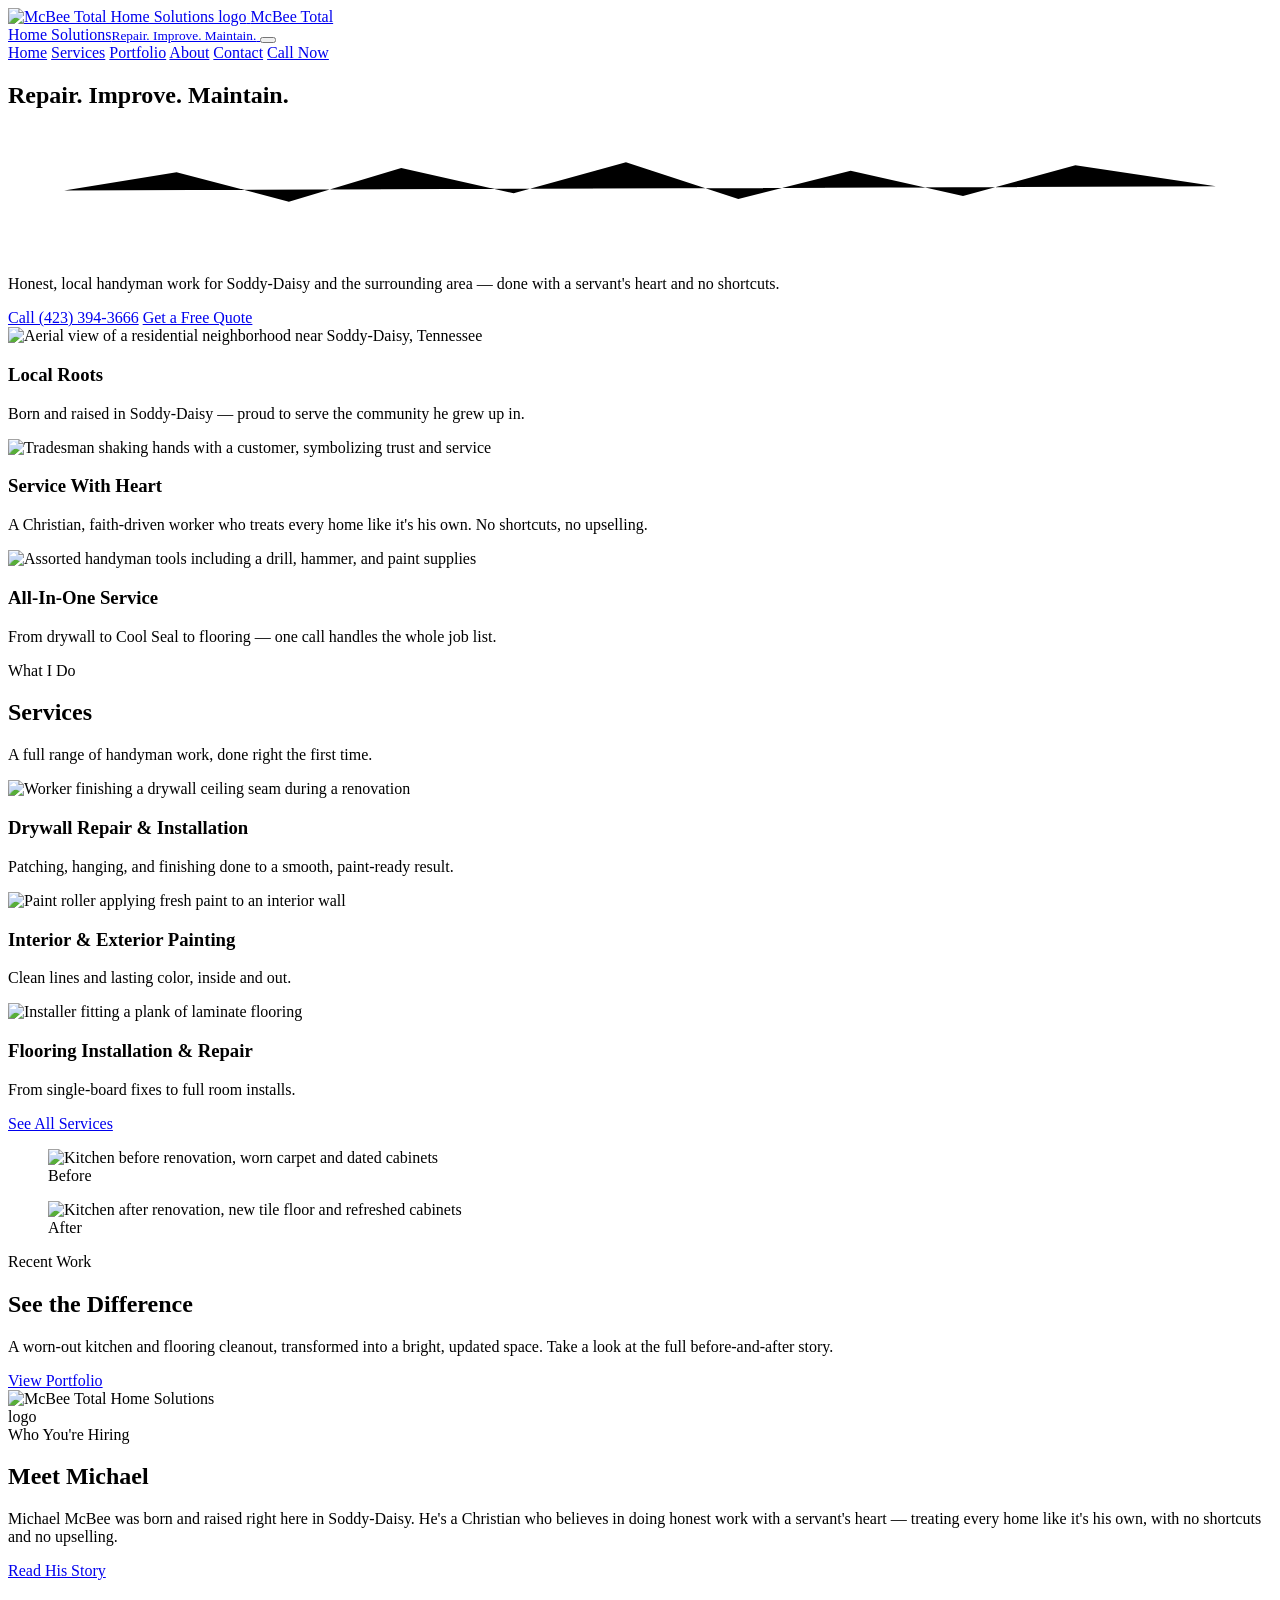
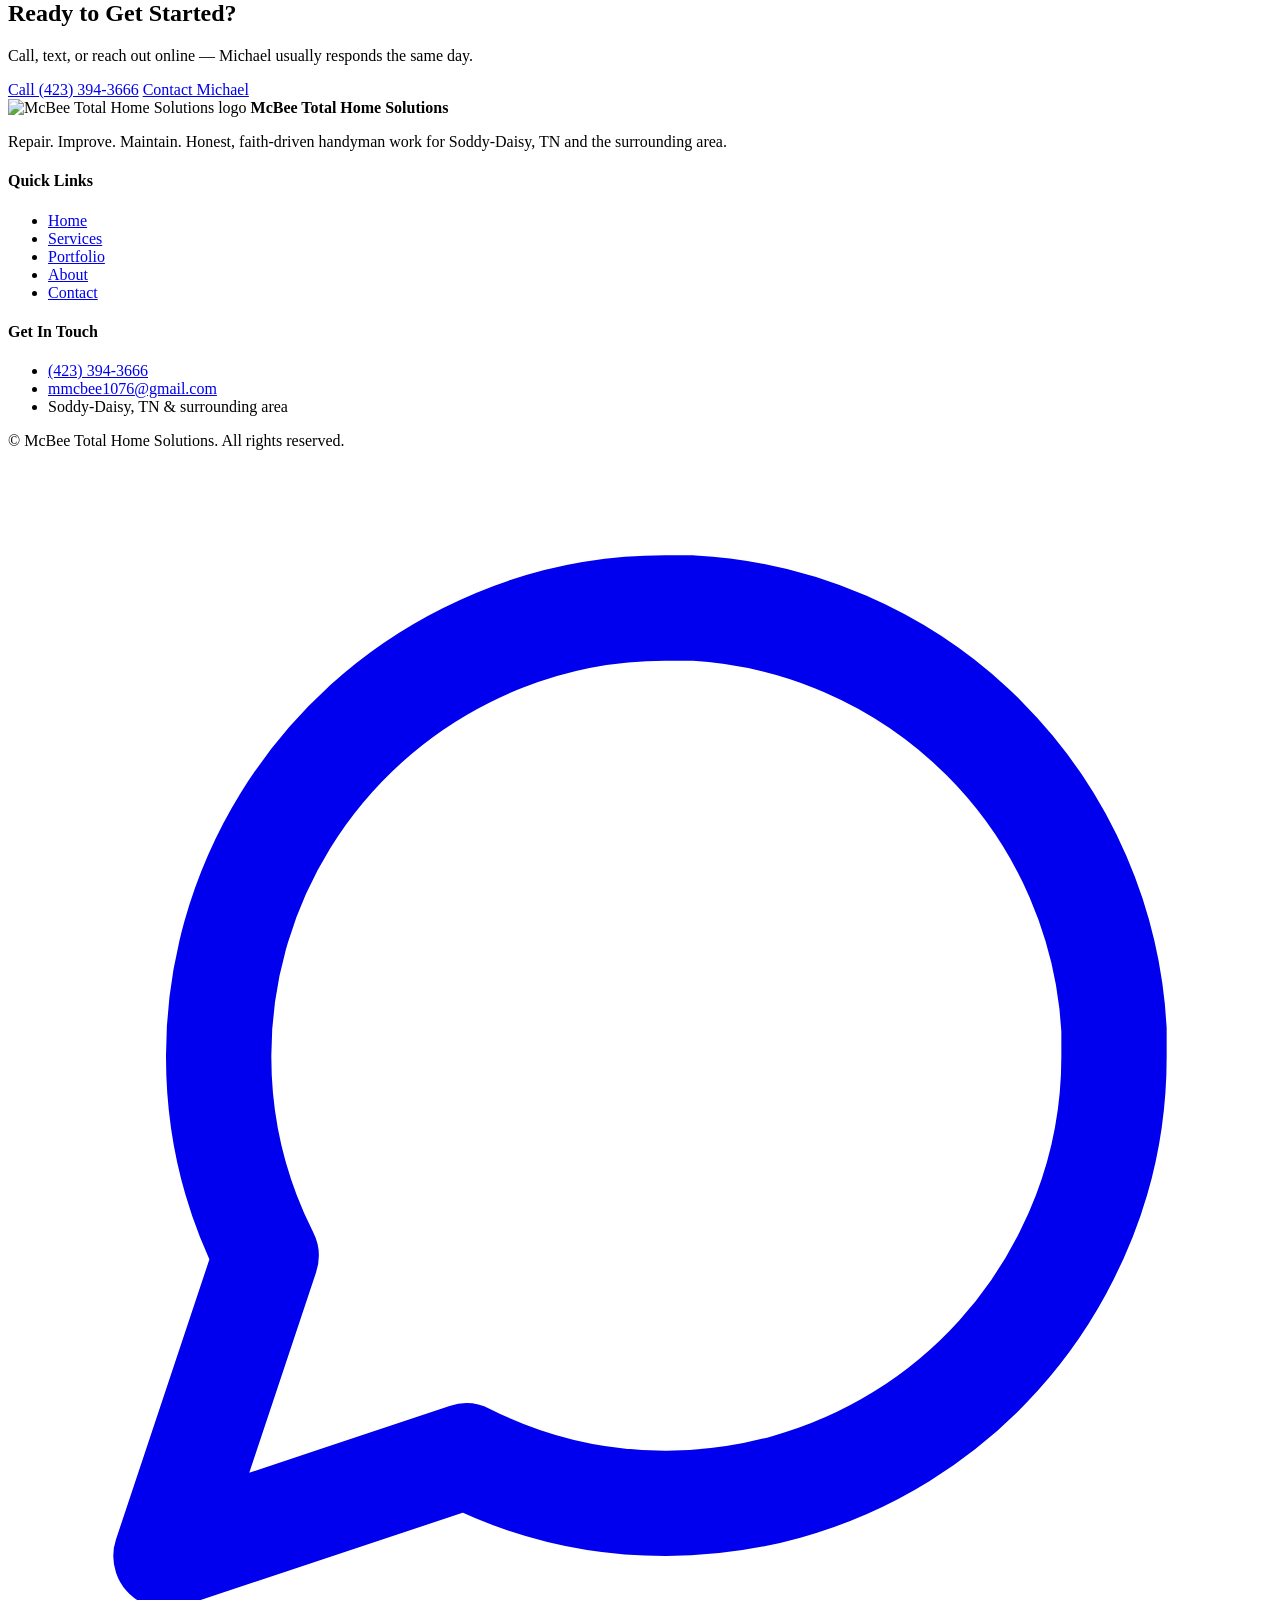
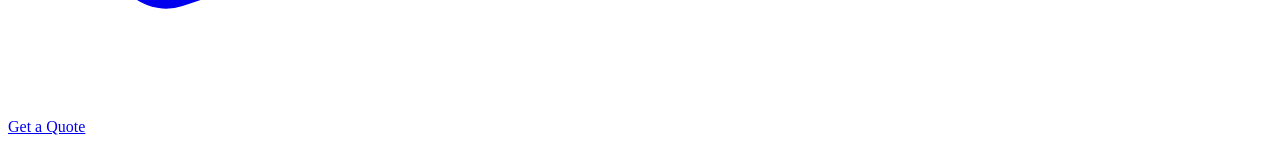
==== index.html @ 3f42302a "Add site root HTML pages" ====
<!DOCTYPE html>
<html lang="en">
<head>
<meta charset="UTF-8">
<meta name="viewport" content="width=device-width, initial-scale=1.0">
<title>McBee Total Home Solutions | Handyman Services in Soddy-Daisy, TN</title>
<meta name="description" content="Honest, faith-driven handyman services in Soddy-Daisy, TN. Drywall, painting, flooring, Cool Seal roof coating, cleanouts and more. Repair. Improve. Maintain.">
<link rel="icon" href="images/McBee-Logo.png">
<link rel="preconnect" href="https://fonts.googleapis.com">
<link rel="preconnect" href="https://fonts.gstatic.com" crossorigin>
<link href="https://fonts.googleapis.com/css2?family=Anton&family=Oswald:wght@400;500;600;700&display=swap" rel="stylesheet">
<link rel="stylesheet" href="css/style.css">
</head>
<body>
<div class="site-bg" aria-hidden="true"></div>

<header class="site-header">
  <div class="nav-wrap">
    <a href="index.html" class="brand">
      <img src="images/McBee-Logo.png" alt="McBee Total Home Solutions logo">
      <span>McBee Total<br>Home Solutions<small>Repair. Improve. Maintain.</small></span>
    </a>
    <button class="nav-toggle" aria-label="Toggle navigation" aria-expanded="false">
      <span></span><span></span><span></span>
    </button>
    <nav class="nav-menu">
      <a href="index.html" class="active">Home</a>
      <a href="services.html">Services</a>
      <a href="portfolio.html">Portfolio</a>
      <a href="about.html">About</a>
      <a href="contact.html">Contact</a>
      <a href="tel:14233943666" class="btn btn-primary">Call Now</a>
    </nav>
  </div>
  <div class="nav-scrim"></div>
</header>

<section class="hero section-blue">
  <div class="container hero-inner">
    <h1 class="hero-headline">
      <span class="drop-word word-1">Repair.</span>
      <span class="drop-word word-2">Improve.</span>
      <span class="drop-word word-3">Maintain.</span>
      <span class="hero-impact-flash" aria-hidden="true"></span>
      <span class="dust-cloud dust-1" aria-hidden="true"></span>
      <span class="dust-cloud dust-2" aria-hidden="true"></span>
      <span class="dust-cloud dust-3" aria-hidden="true"></span>
      <span class="debris d1" aria-hidden="true"></span>
      <span class="debris d2" aria-hidden="true"></span>
      <span class="debris d3" aria-hidden="true"></span>
      <span class="debris d4" aria-hidden="true"></span>
      <span class="debris d5" aria-hidden="true"></span>
      <span class="debris d6" aria-hidden="true"></span>
      <span class="debris d7" aria-hidden="true"></span>
      <span class="debris d8" aria-hidden="true"></span>
      <span class="debris d9" aria-hidden="true"></span>
      <span class="debris d10" aria-hidden="true"></span>
      <span class="debris d11" aria-hidden="true"></span>
      <span class="debris d12" aria-hidden="true"></span>
      <svg class="hero-crack" viewBox="0 0 900 100" aria-hidden="true" focusable="false">
        <path class="crack-line" d="M40,58 L120,45 L200,66 L280,42 L360,60 L440,38 L520,64 L600,44 L680,62 L760,40 L860,55" />
        <path class="crack-branch" d="M200,66 L182,28" />
        <path class="crack-branch" d="M360,60 L338,90" />
        <path class="crack-branch" d="M440,38 L458,8" />
        <path class="crack-branch" d="M600,44 L582,14" />
        <path class="crack-branch" d="M680,62 L698,92" />
      </svg>
    </h1>
    <p class="tagline-sub">Honest, local handyman work for Soddy-Daisy and the surrounding area &mdash; done with a servant's heart and no shortcuts.</p>
    <div class="cta-row">
      <a href="tel:14233943666" class="btn btn-primary">Call (423) 394-3666</a>
      <a href="contact.html" class="btn btn-outline">Get a Free Quote</a>
    </div>
  </div>
</section>

<section class="trust-strip section-white">
  <div class="container">
    <div class="trust-grid">
      <div class="trust-item">
        <img src="images/local-roots.jpg" alt="Aerial view of a residential neighborhood near Soddy-Daisy, Tennessee" class="trust-photo">
        <div class="trust-body">
          <h3>Local Roots</h3>
          <p>Born and raised in Soddy-Daisy &mdash; proud to serve the community he grew up in.</p>
        </div>
      </div>
      <div class="trust-item">
        <img src="images/service-heart.jpg" alt="Tradesman shaking hands with a customer, symbolizing trust and service" class="trust-photo">
        <div class="trust-body">
          <h3>Service With Heart</h3>
          <p>A Christian, faith-driven worker who treats every home like it's his own. No shortcuts, no upselling.</p>
        </div>
      </div>
      <div class="trust-item">
        <img src="images/all-in-one.jpg" alt="Assorted handyman tools including a drill, hammer, and paint supplies" class="trust-photo">
        <div class="trust-body">
          <h3>All-In-One Service</h3>
          <p>From drywall to Cool Seal to flooring &mdash; one call handles the whole job list.</p>
        </div>
      </div>
    </div>
  </div>
</section>

<section class="services-preview section-blue">
  <div class="container">
    <div class="section-head">
      <span class="eyebrow">What I Do</span>
      <h2>Services</h2>
      <p>A full range of handyman work, done right the first time.</p>
    </div>
    <div class="grid grid-3">
      <div class="service-card">
        <img src="images/service-drywall.jpg" alt="Worker finishing a drywall ceiling seam during a renovation" class="service-photo">
        <div class="service-body">
          <h3>Drywall Repair &amp; Installation</h3>
          <p>Patching, hanging, and finishing done to a smooth, paint-ready result.</p>
        </div>
      </div>
      <div class="service-card">
        <img src="images/service-paint-interior.jpg" alt="Paint roller applying fresh paint to an interior wall" class="service-photo">
        <div class="service-body">
          <h3>Interior &amp; Exterior Painting</h3>
          <p>Clean lines and lasting color, inside and out.</p>
        </div>
      </div>
      <div class="service-card">
        <img src="images/service-flooring.jpg" alt="Installer fitting a plank of laminate flooring" class="service-photo">
        <div class="service-body">
          <h3>Flooring Installation &amp; Repair</h3>
          <p>From single-board fixes to full room installs.</p>
        </div>
      </div>
    </div>
    <div class="cta-row" style="justify-content:center;">
      <a href="services.html" class="btn btn-outline">See All Services</a>
    </div>
  </div>
</section>

<section class="before-after-teaser section-white">
  <div class="container">
    <div class="teaser-flex">
      <div class="teaser-images">
        <figure>
          <img src="images/portfolio-1-before.jpg" alt="Kitchen before renovation, worn carpet and dated cabinets">
          <figcaption>Before</figcaption>
        </figure>
        <figure>
          <img src="images/portfolio-1-after.jpg" alt="Kitchen after renovation, new tile floor and refreshed cabinets">
          <figcaption>After</figcaption>
        </figure>
      </div>
      <div class="teaser-copy">
        <span class="eyebrow">Recent Work</span>
        <h2>See the Difference</h2>
        <p>A worn-out kitchen and flooring cleanout, transformed into a bright, updated space. Take a look at the full before-and-after story.</p>
        <div class="cta-row">
          <a href="portfolio.html" class="btn btn-primary">View Portfolio</a>
        </div>
      </div>
    </div>
  </div>
</section>

<section class="about-teaser section-blue">
  <div class="container">
    <div class="teaser-flex">
      <div class="about-photo" style="max-width:220px;">
        <img src="images/McBee-Logo.png" alt="McBee Total Home Solutions logo">
      </div>
      <div class="teaser-copy">
        <span class="eyebrow">Who You're Hiring</span>
        <h2>Meet Michael</h2>
        <p>Michael McBee was born and raised right here in Soddy-Daisy. He's a Christian who believes in doing honest work with a servant's heart &mdash; treating every home like it's his own, with no shortcuts and no upselling.</p>
        <div class="cta-row">
          <a href="about.html" class="btn btn-outline">Read His Story</a>
        </div>
      </div>
    </div>
  </div>
</section>

<section class="cta-banner section-white">
  <div class="container">
    <h2>Ready to Get Started?</h2>
    <p>Call, text, or reach out online &mdash; Michael usually responds the same day.</p>
    <div class="cta-row">
      <a href="tel:14233943666" class="btn btn-primary">Call (423) 394-3666</a>
      <a href="contact.html" class="btn btn-outline-navy">Contact Michael</a>
    </div>
  </div>
</section>

<footer class="site-footer">
  <div class="container">
    <div class="footer-grid">
      <div class="footer-col">
        <div class="footer-brand">
          <img src="images/McBee-Logo.png" alt="McBee Total Home Solutions logo">
          <strong>McBee Total Home Solutions</strong>
        </div>
        <p>Repair. Improve. Maintain. Honest, faith-driven handyman work for Soddy-Daisy, TN and the surrounding area.</p>
      </div>
      <div class="footer-col">
        <h4>Quick Links</h4>
        <ul>
          <li><a href="index.html">Home</a></li>
          <li><a href="services.html">Services</a></li>
          <li><a href="portfolio.html">Portfolio</a></li>
          <li><a href="about.html">About</a></li>
          <li><a href="contact.html">Contact</a></li>
        </ul>
      </div>
      <div class="footer-col">
        <h4>Get In Touch</h4>
        <ul>
          <li><a href="tel:14233943666">(423) 394-3666</a></li>
          <li><a href="mailto:mmcbee1076@gmail.com">mmcbee1076@gmail.com</a></li>
          <li>Soddy-Daisy, TN &amp; surrounding area</li>
        </ul>
      </div>
    </div>
    <div class="footer-bottom">
      &copy; <span data-year></span> McBee Total Home Solutions. All rights reserved.
    </div>
  </div>
</footer>

<a href="contact.html" class="contact-bubble" aria-label="Contact McBee Total Home Solutions to get a quote">
  <svg viewBox="0 0 24 24" fill="none" stroke="currentColor" stroke-width="2" stroke-linecap="round" stroke-linejoin="round" aria-hidden="true"><path d="M21 11.5a8.38 8.38 0 0 1-.9 3.8 8.5 8.5 0 0 1-7.6 4.7 8.38 8.38 0 0 1-3.8-.9L3 21l1.9-5.7a8.38 8.38 0 0 1-.9-3.8 8.5 8.5 0 0 1 4.7-7.6 8.38 8.38 0 0 1 3.8-.9h.5a8.48 8.48 0 0 1 8 8v.5z"/></svg>
  <span class="bubble-label">Get a Quote</span>
</a>

<script src="js/main.js"></script>
</body>
</html>
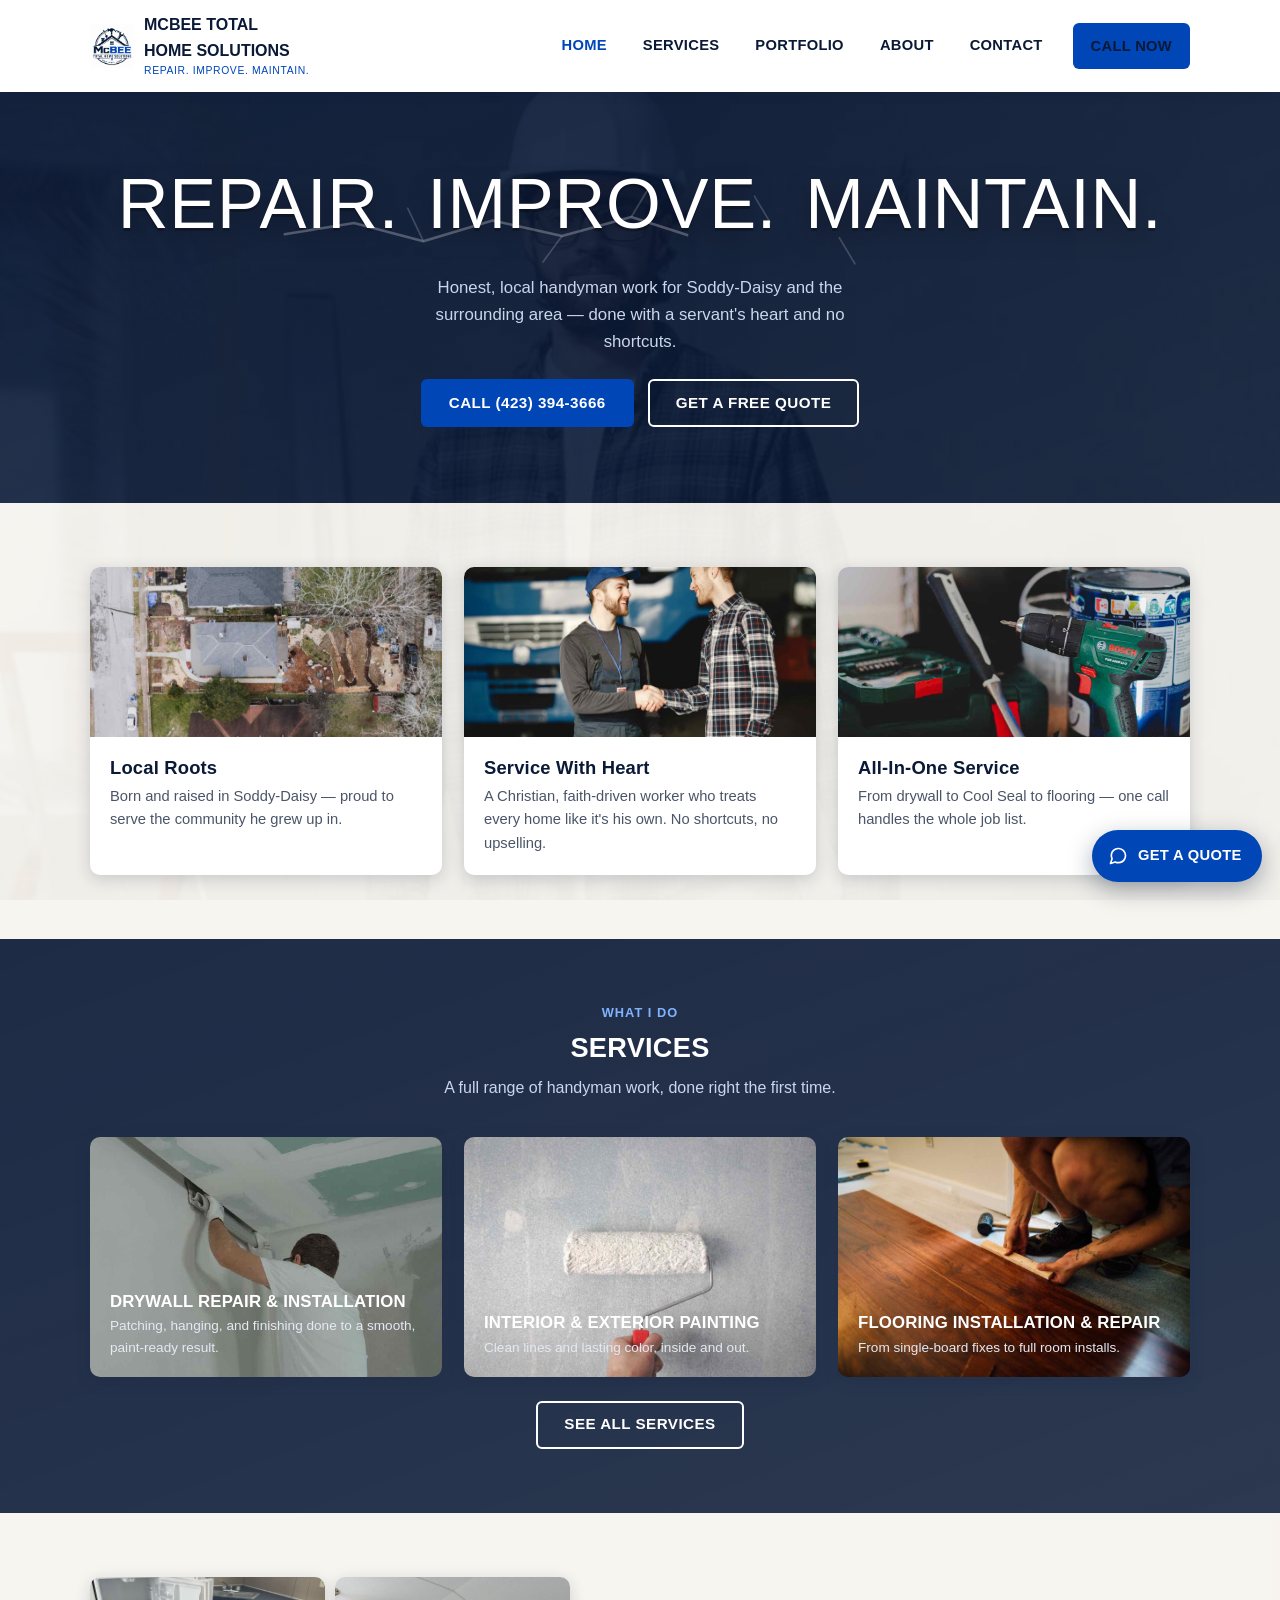
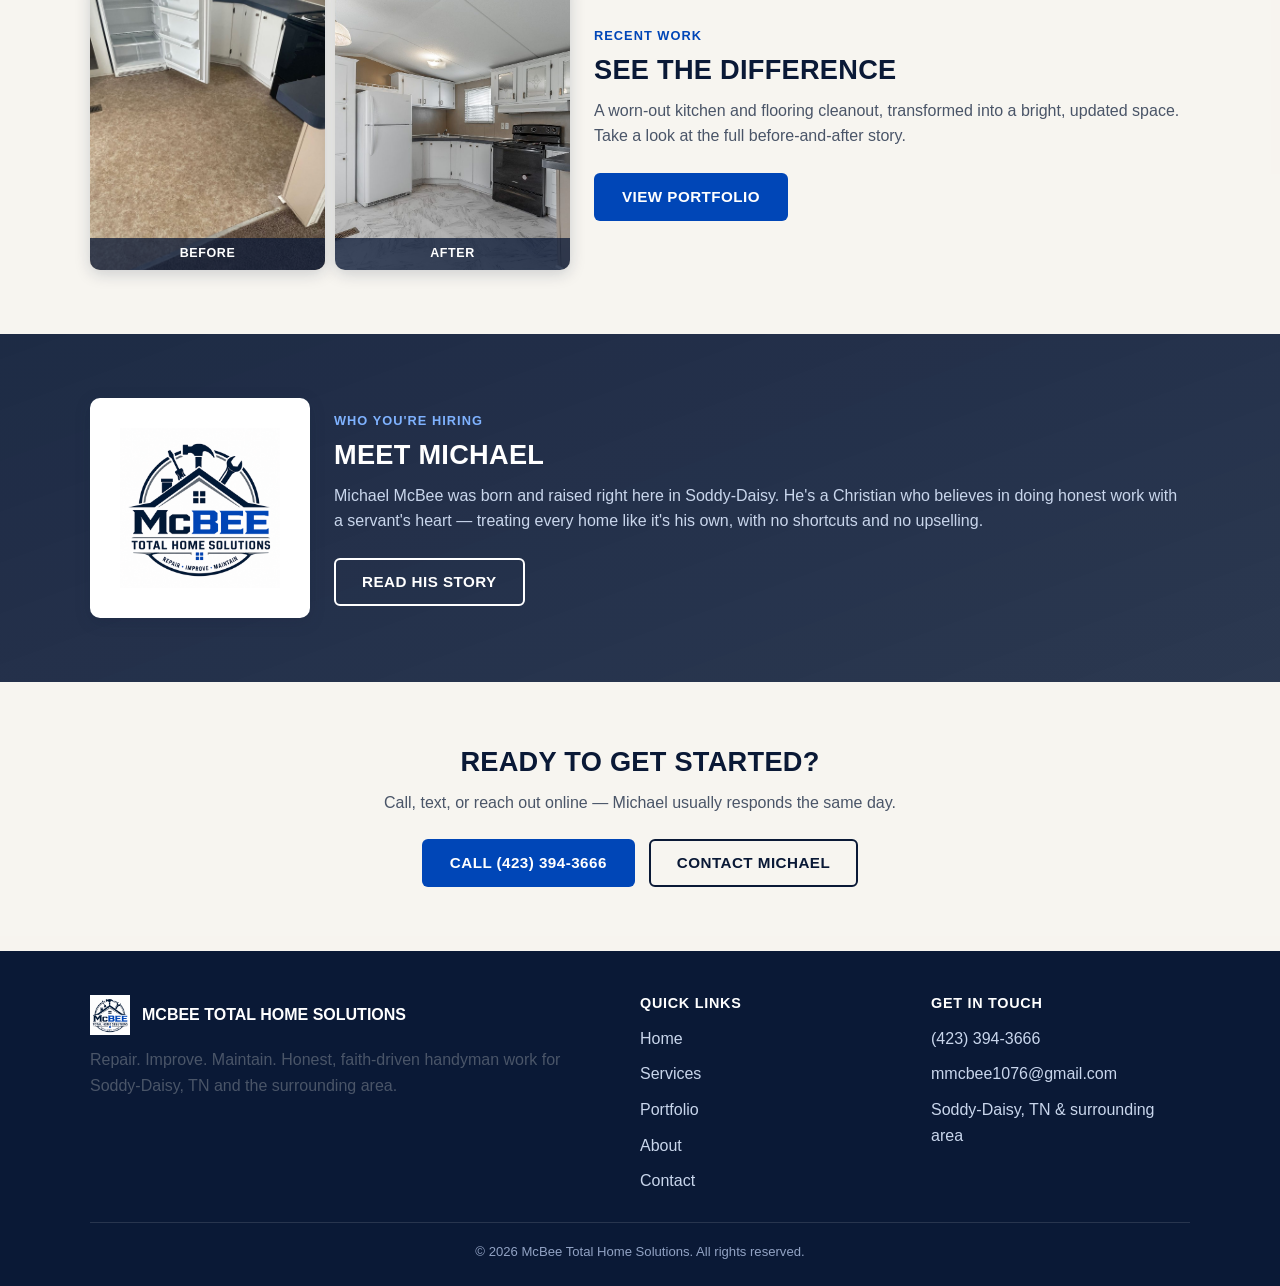
==== commit 5f32ebba: "Update index.html" ====
--- a/index.html
+++ b/index.html
@@ -5,6 +5,7 @@
 <meta name="viewport" content="width=device-width, initial-scale=1.0">
 <title>McBee Total Home Solutions | Handyman Services in Soddy-Daisy, TN</title>
 <meta name="description" content="Honest, faith-driven handyman services in Soddy-Daisy, TN. Drywall, painting, flooring, Cool Seal roof coating, cleanouts and more. Repair. Improve. Maintain.">
+  <meta name="google-site-verification" content="QNG2Lrfwu8eyjmC3lzi7tI3tquDDipL9mPaBmK8Uj18" />
 <link rel="icon" href="images/McBee-Logo.png">
 <link rel="preconnect" href="https://fonts.googleapis.com">
 <link rel="preconnect" href="https://fonts.gstatic.com" crossorigin>
--- a/css/style.css
+++ b/css/style.css
@@ -0,0 +1,1302 @@
+/* McBee Total Home Solutions — mobile-first styles */
+
+:root {
+  --navy: #0A1936;
+  --blue: #0046B7;
+  --white: #FFFFFF;
+  --black: #000000;
+  --cream: #F7F5F0;
+  --gray-light: #E6E9EF;
+  --gray-text: #4A5568;
+  --radius: 10px;
+  --shadow: 0 4px 16px rgba(10, 25, 54, 0.18);
+  --shadow-hover: 0 10px 28px rgba(10, 25, 54, 0.26);
+  --font-display: 'Anton', 'Arial Narrow', sans-serif;
+  --font-heading: 'Oswald', 'Arial Narrow', sans-serif;
+}
+
+* {
+  box-sizing: border-box;
+  margin: 0;
+  padding: 0;
+}
+
+html {
+  scroll-behavior: smooth;
+}
+
+body {
+  font-family: -apple-system, BlinkMacSystemFont, "Segoe UI", Roboto, Helvetica, Arial, sans-serif;
+  color: var(--navy);
+  background: var(--cream);
+  line-height: 1.6;
+  -webkit-font-smoothing: antialiased;
+  overflow-x: hidden;
+  position: relative;
+}
+
+img {
+  max-width: 100%;
+  display: block;
+}
+
+a {
+  color: inherit;
+  text-decoration: none;
+}
+
+ul {
+  list-style: none;
+}
+
+.container {
+  width: 100%;
+  max-width: 1140px;
+  margin: 0 auto;
+  padding: 0 20px;
+}
+
+section {
+  padding: 64px 0;
+}
+
+h1, h2, h3, h4 {
+  line-height: 1.15;
+  font-weight: 700;
+  font-family: var(--font-heading);
+  letter-spacing: 0.01em;
+}
+
+h1 {
+  font-size: 2.2rem;
+  text-transform: uppercase;
+}
+
+h2 {
+  font-size: 1.7rem;
+  margin-bottom: 12px;
+  text-transform: uppercase;
+}
+
+h3 {
+  font-size: 1.15rem;
+}
+
+p {
+  color: var(--gray-text);
+}
+
+.eyebrow {
+  color: var(--blue);
+  font-weight: 700;
+  letter-spacing: 0.08em;
+  text-transform: uppercase;
+  font-size: 0.8rem;
+  margin-bottom: 8px;
+  display: block;
+  font-family: var(--font-heading);
+}
+
+.section-head {
+  text-align: center;
+  max-width: 620px;
+  margin: 0 auto 36px;
+}
+
+.section-head p {
+  margin-top: 8px;
+}
+
+/* ---------- Fixed sitewide background image ---------- */
+
+.site-bg {
+  position: fixed;
+  inset: 0;
+  width: 100%;
+  height: 100%;
+  z-index: -2;
+  background: #0A1936 url('../images/hero-bg.jpg') center 20% / cover no-repeat;
+}
+
+/* ---------- Alternating section color system ---------- */
+/* Sections alternate blue -> white -> blue -> white down every page.
+   Both use a translucent tint over the fixed .site-bg image so it
+   stays visible through the content without hurting readability. */
+
+.section-blue {
+  position: relative;
+  background: linear-gradient(160deg, rgba(10, 25, 54, 0.92) 0%, rgba(10, 25, 54, 0.86) 100%);
+  color: var(--white);
+}
+
+.section-blue h1, .section-blue h2, .section-blue h3, .section-blue h4 {
+  color: var(--white);
+}
+
+.section-blue p {
+  color: #C9D6EC;
+}
+
+.section-blue .eyebrow {
+  color: #7FB2FF;
+}
+
+.section-white {
+  position: relative;
+  background: rgba(247, 245, 240, 0.95);
+  color: var(--navy);
+}
+
+/* ---------- Buttons ---------- */
+
+.btn {
+  display: inline-flex;
+  align-items: center;
+  justify-content: center;
+  gap: 8px;
+  min-height: 48px;
+  padding: 0 26px;
+  border-radius: 6px;
+  font-weight: 700;
+  font-size: 0.95rem;
+  font-family: var(--font-heading);
+  letter-spacing: 0.03em;
+  text-transform: uppercase;
+  border: 2px solid transparent;
+  transition: transform 0.15s ease, box-shadow 0.15s ease, background 0.15s ease, color 0.15s ease;
+  cursor: pointer;
+}
+
+.btn-primary {
+  background: var(--blue);
+  color: var(--white);
+}
+
+.btn-primary:hover {
+  background: #003890;
+  box-shadow: var(--shadow-hover);
+  transform: translateY(-1px);
+}
+
+.btn-outline {
+  background: transparent;
+  border-color: var(--white);
+  color: var(--white);
+}
+
+.btn-outline:hover {
+  background: var(--white);
+  color: var(--navy);
+}
+
+.btn-outline-navy {
+  background: transparent;
+  border-color: var(--navy);
+  color: var(--navy);
+}
+
+.btn-outline-navy:hover {
+  background: var(--navy);
+  color: var(--white);
+}
+
+.btn-block {
+  width: 100%;
+}
+
+.btn:disabled {
+  opacity: 0.6;
+  cursor: not-allowed;
+}
+
+.cta-row {
+  display: flex;
+  flex-wrap: wrap;
+  gap: 14px;
+  margin-top: 24px;
+}
+
+/* ---------- Header / Nav ---------- */
+
+.site-header {
+  position: sticky;
+  top: 0;
+  z-index: 1000;
+  background: var(--white);
+  box-shadow: 0 2px 10px rgba(10, 25, 54, 0.12);
+}
+
+.nav-wrap {
+  display: flex;
+  align-items: center;
+  justify-content: space-between;
+  padding: 12px 20px;
+  max-width: 1140px;
+  margin: 0 auto;
+}
+
+.brand {
+  display: flex;
+  align-items: center;
+  gap: 10px;
+  font-weight: 800;
+  font-size: 1rem;
+  color: var(--navy);
+  font-family: var(--font-heading);
+  text-transform: uppercase;
+}
+
+.brand img {
+  height: 44px;
+  width: 44px;
+  object-fit: contain;
+}
+
+.brand span small {
+  display: block;
+  font-weight: 500;
+  font-size: 0.65rem;
+  color: var(--blue);
+  letter-spacing: 0.06em;
+  text-transform: uppercase;
+  font-family: var(--font-heading);
+}
+
+.nav-toggle {
+  display: flex;
+  flex-direction: column;
+  justify-content: center;
+  gap: 5px;
+  width: 44px;
+  height: 44px;
+  border: none;
+  background: transparent;
+  cursor: pointer;
+  z-index: 1100;
+}
+
+.nav-toggle span {
+  display: block;
+  height: 3px;
+  width: 26px;
+  background: var(--navy);
+  border-radius: 2px;
+  transition: transform 0.25s ease, opacity 0.25s ease;
+}
+
+.nav-toggle.open span:nth-child(1) {
+  transform: translateY(8px) rotate(45deg);
+}
+
+.nav-toggle.open span:nth-child(2) {
+  opacity: 0;
+}
+
+.nav-toggle.open span:nth-child(3) {
+  transform: translateY(-8px) rotate(-45deg);
+}
+
+.nav-menu {
+  position: fixed;
+  top: 0;
+  right: -100%;
+  height: 100vh;
+  width: 78%;
+  max-width: 320px;
+  background: var(--navy);
+  padding: 96px 32px 32px;
+  display: flex;
+  flex-direction: column;
+  gap: 6px;
+  transition: right 0.3s ease;
+  z-index: 1050;
+}
+
+.nav-menu.open {
+  right: 0;
+}
+
+.nav-menu a {
+  color: var(--white);
+  font-weight: 600;
+  font-size: 1.1rem;
+  padding: 14px 4px;
+  border-bottom: 1px solid rgba(255, 255, 255, 0.1);
+  min-height: 44px;
+  display: flex;
+  align-items: center;
+  font-family: var(--font-heading);
+  text-transform: uppercase;
+  letter-spacing: 0.02em;
+}
+
+.nav-menu a.active {
+  color: #7FB2FF;
+}
+
+.nav-menu .btn {
+  margin-top: 20px;
+}
+
+.nav-scrim {
+  display: none;
+  position: fixed;
+  inset: 0;
+  background: rgba(10, 25, 54, 0.5);
+  z-index: 1040;
+}
+
+.nav-scrim.open {
+  display: block;
+}
+
+body.nav-open {
+  overflow: hidden;
+}
+
+/* ---------- Hero ---------- */
+
+.hero {
+  padding: 72px 0 76px;
+  text-align: center;
+  overflow: hidden;
+}
+
+.hero-inner {
+  position: relative;
+}
+
+.hero-headline {
+  font-family: var(--font-display);
+  font-weight: 400;
+  font-size: clamp(1.7rem, 7.2vw, 4.2rem);
+  letter-spacing: 0.01em;
+  color: var(--white);
+  text-shadow: 0 3px 0 rgba(0, 0, 0, 0.25), 0 10px 24px rgba(0, 0, 0, 0.35);
+  position: relative;
+  display: flex;
+  flex-direction: row;
+  flex-wrap: wrap;
+  justify-content: center;
+  align-items: baseline;
+  gap: 0.15em 0.4em;
+  animation: heroShake 0.4s ease-in-out 0.78s;
+}
+
+.drop-word {
+  display: inline-block;
+  animation: dropIn 0.5s cubic-bezier(.36, .07, .19, .97) both;
+}
+
+.word-1 { animation-delay: 0.05s; }
+.word-2 { animation-delay: 0.2s; }
+.word-3 { animation-delay: 0.35s; }
+
+.hero-impact-flash {
+  position: absolute;
+  left: 50%;
+  bottom: -14px;
+  transform: translate(-50%, 50%);
+  width: 80%;
+  max-width: 620px;
+  height: 70px;
+  border-radius: 50%;
+  background: radial-gradient(ellipse at center, rgba(255, 255, 255, 0.5), rgba(255, 255, 255, 0) 72%);
+  opacity: 0;
+  pointer-events: none;
+  animation: flashPulse 0.6s ease-out 0.78s forwards;
+}
+
+.dust-cloud {
+  position: absolute;
+  bottom: -10px;
+  width: 130px;
+  height: 60px;
+  margin-left: -65px;
+  border-radius: 50%;
+  background: radial-gradient(ellipse at center, rgba(201, 154, 91, 0.55), rgba(201, 154, 91, 0) 72%);
+  filter: blur(3px);
+  opacity: 0;
+  pointer-events: none;
+  animation: dustPuff 0.9s ease-out forwards;
+}
+
+.dust-1 { left: 18%; animation-delay: 0.82s; }
+.dust-2 { left: 50%; animation-delay: 0.86s; }
+.dust-3 { left: 82%; animation-delay: 0.9s; }
+
+.hero-crack {
+  position: absolute;
+  left: 50%;
+  bottom: -26px;
+  transform: translateX(-50%);
+  width: min(96%, 780px);
+  height: auto;
+  pointer-events: none;
+  opacity: 0;
+  animation: crackContainerFade 1.6s ease-out 0.7s forwards;
+}
+
+.hero-crack .crack-line {
+  fill: none;
+  stroke: rgba(255, 255, 255, 0.65);
+  stroke-width: 3;
+  stroke-linecap: round;
+  stroke-linejoin: round;
+  stroke-dasharray: 480;
+  stroke-dashoffset: 480;
+  animation: crackReveal 0.6s ease-out 0.75s forwards;
+}
+
+.hero-crack .crack-branch {
+  fill: none;
+  stroke: rgba(255, 255, 255, 0.45);
+  stroke-width: 2;
+  stroke-linecap: round;
+  stroke-dasharray: 120;
+  stroke-dashoffset: 120;
+  animation: crackReveal 0.3s ease-out 1.05s forwards;
+}
+
+.debris {
+  position: absolute;
+  bottom: 0%;
+  width: 6px;
+  height: 6px;
+  background: #C99A5B;
+  border-radius: 1px;
+  opacity: 0;
+  pointer-events: none;
+  animation: debrisFly 0.75s ease-out forwards;
+}
+
+.d1  { left: 18%; --dx: -60px; --dy: -42px; --rot: 80deg;  animation-delay: 0.78s; }
+.d2  { left: 24%; --dx: -34px; --dy: -60px; --rot: -50deg; animation-delay: 0.82s; }
+.d3  { left: 32%; --dx: -50px; --dy: -25px; --rot: 40deg;  animation-delay: 0.8s; }
+.d4  { left: 44%; --dx: -20px; --dy: -55px; --rot: -80deg; animation-delay: 0.92s; }
+.d5  { left: 50%; --dx: 6px;   --dy: -66px; --rot: 20deg;  animation-delay: 0.96s; }
+.d6  { left: 56%; --dx: 22px;  --dy: -50px; --rot: -30deg; animation-delay: 0.92s; }
+.d7  { left: 68%; --dx: 45px;  --dy: -30px; --rot: 60deg;  animation-delay: 1.05s; }
+.d8  { left: 76%; --dx: 55px;  --dy: -58px; --rot: -70deg; animation-delay: 1.1s; }
+.d9  { left: 82%; --dx: 65px;  --dy: -38px; --rot: 90deg;  animation-delay: 1.05s; }
+.d10 { left: 12%; --dx: -75px; --dy: -20px; --rot: -40deg; animation-delay: 0.85s; }
+.d11 { left: 60%; --dx: 15px;  --dy: -72px; --rot: 100deg; animation-delay: 1.0s; }
+.d12 { left: 90%; --dx: 60px;  --dy: -22px; --rot: -100deg; animation-delay: 1.12s; }
+
+.hero .tagline-sub {
+  color: #C9D6EC;
+  max-width: 480px;
+  margin: 30px auto 0;
+  font-size: 1.05rem;
+  position: relative;
+}
+
+.hero .cta-row {
+  justify-content: center;
+  position: relative;
+}
+
+@keyframes dropIn {
+  0% { transform: translateY(-160px); opacity: 0; }
+  70% { transform: translateY(6px); opacity: 1; }
+  85% { transform: translateY(-3px); }
+  100% { transform: translateY(0); opacity: 1; }
+}
+
+@keyframes heroShake {
+  0%, 100% { transform: translateX(0); }
+  20% { transform: translateX(-6px); }
+  40% { transform: translateX(5px); }
+  60% { transform: translateX(-3px); }
+  80% { transform: translateX(2px); }
+}
+
+@keyframes crackContainerFade {
+  0% { opacity: 0; }
+  55% { opacity: 1; }
+  100% { opacity: 0.4; }
+}
+
+@keyframes crackReveal {
+  to { stroke-dashoffset: 0; }
+}
+
+@keyframes flashPulse {
+  0% { opacity: 0; }
+  15% { opacity: 1; }
+  100% { opacity: 0; }
+}
+
+@keyframes debrisFly {
+  0% { opacity: 0; transform: translate(0, 0) scale(1); }
+  12% { opacity: 1; }
+  100% { opacity: 0; transform: translate(var(--dx), var(--dy)) rotate(var(--rot)); }
+}
+
+@keyframes dustPuff {
+  0% { opacity: 0; transform: translateY(0) scale(0.4); }
+  25% { opacity: 0.75; }
+  100% { opacity: 0; transform: translateY(-24px) scale(1.6); }
+}
+
+@media (prefers-reduced-motion: reduce) {
+  .drop-word, .hero-headline, .hero-crack, .hero-crack .crack-line, .hero-crack .crack-branch, .hero-impact-flash, .debris, .dust-cloud {
+    animation: none !important;
+  }
+  .drop-word { opacity: 1; transform: none; }
+  .hero-crack { opacity: 0.35; }
+  .hero-crack .crack-line { stroke-dashoffset: 0; }
+  .hero-impact-flash, .debris { display: none; }
+}
+
+/* ---------- Photo feature cards (trust strip) ---------- */
+
+.trust-grid {
+  display: grid;
+  grid-template-columns: 1fr;
+  gap: 22px;
+}
+
+.trust-item {
+  border-radius: var(--radius);
+  overflow: hidden;
+  background: var(--white);
+  box-shadow: var(--shadow);
+  color: var(--navy);
+}
+
+.trust-item .trust-photo {
+  height: 170px;
+  width: 100%;
+  object-fit: cover;
+}
+
+.trust-item .trust-body {
+  padding: 20px;
+}
+
+.trust-item h3 {
+  margin-bottom: 6px;
+  color: var(--navy);
+}
+
+.trust-item p {
+  font-size: 0.92rem;
+}
+
+/* ---------- Cards / grids ---------- */
+
+.grid {
+  display: grid;
+  grid-template-columns: 1fr;
+  gap: 22px;
+}
+
+.card {
+  background: var(--white);
+  border: 1px solid var(--gray-light);
+  border-radius: var(--radius);
+  padding: 24px;
+  box-shadow: var(--shadow);
+  transition: box-shadow 0.2s ease, transform 0.2s ease;
+}
+
+.card:hover {
+  box-shadow: var(--shadow-hover);
+  transform: translateY(-2px);
+}
+
+.card h3 {
+  margin-bottom: 8px;
+}
+
+.card p {
+  font-size: 0.95rem;
+}
+
+/* ---------- Service cards with photo background ---------- */
+
+.service-card {
+  position: relative;
+  border-radius: var(--radius);
+  overflow: hidden;
+  height: 240px;
+  box-shadow: var(--shadow);
+  transition: box-shadow 0.2s ease, transform 0.2s ease;
+  display: flex;
+  align-items: flex-end;
+}
+
+.service-card:hover {
+  box-shadow: var(--shadow-hover);
+  transform: translateY(-3px);
+}
+
+.service-card .service-photo {
+  position: absolute;
+  inset: 0;
+  width: 100%;
+  height: 100%;
+  object-fit: cover;
+  transition: transform 0.4s ease;
+}
+
+.service-card:hover .service-photo {
+  transform: scale(1.06);
+}
+
+.service-card::before {
+  content: "";
+  position: absolute;
+  inset: 0;
+  background: linear-gradient(180deg, rgba(10, 25, 54, 0) 35%, rgba(10, 25, 54, 0.92) 100%);
+}
+
+.service-card .service-body {
+  position: relative;
+  padding: 18px 20px;
+  z-index: 1;
+}
+
+.service-card h3 {
+  color: var(--white);
+  font-family: var(--font-heading);
+  text-transform: uppercase;
+  font-size: 1.05rem;
+  margin-bottom: 4px;
+}
+
+.service-card p {
+  color: #E4E9F2;
+  font-size: 0.85rem;
+  margin: 0;
+}
+
+/* ---------- Before / after ---------- */
+
+.teaser-flex {
+  display: flex;
+  flex-direction: column;
+  gap: 24px;
+  align-items: center;
+}
+
+.teaser-images {
+  display: grid;
+  grid-template-columns: 1fr 1fr;
+  gap: 10px;
+  width: 100%;
+  max-width: 480px;
+}
+
+.teaser-images figure {
+  position: relative;
+  border-radius: var(--radius);
+  overflow: hidden;
+  box-shadow: var(--shadow);
+}
+
+.teaser-images img {
+  height: 100%;
+  width: 100%;
+  object-fit: cover;
+  aspect-ratio: 4 / 5;
+}
+
+.teaser-images figcaption {
+  position: absolute;
+  bottom: 0;
+  left: 0;
+  right: 0;
+  background: rgba(10, 25, 54, 0.75);
+  color: var(--white);
+  font-size: 0.78rem;
+  font-weight: 700;
+  letter-spacing: 0.05em;
+  text-transform: uppercase;
+  text-align: center;
+  padding: 6px 0;
+}
+
+.teaser-copy {
+  text-align: center;
+}
+
+/* ---------- Portfolio page ---------- */
+
+.portfolio-set {
+  background: var(--white);
+  border: 1px solid var(--gray-light);
+  border-radius: var(--radius);
+  box-shadow: var(--shadow);
+  padding: 24px;
+  margin-bottom: 32px;
+}
+
+.portfolio-set h3 {
+  margin-bottom: 4px;
+}
+
+.portfolio-set .set-label {
+  color: var(--blue);
+  font-weight: 700;
+  font-size: 0.8rem;
+  text-transform: uppercase;
+  letter-spacing: 0.05em;
+  font-family: var(--font-heading);
+}
+
+.portfolio-grid {
+  display: grid;
+  grid-template-columns: 1fr;
+  gap: 14px;
+  margin-top: 18px;
+}
+
+.portfolio-grid figure {
+  position: relative;
+  border-radius: var(--radius);
+  overflow: hidden;
+}
+
+.portfolio-grid img {
+  width: 100%;
+  height: 260px;
+  object-fit: cover;
+}
+
+.portfolio-grid figcaption {
+  position: absolute;
+  top: 10px;
+  left: 10px;
+  background: var(--navy);
+  color: var(--white);
+  font-size: 0.72rem;
+  font-weight: 700;
+  text-transform: uppercase;
+  letter-spacing: 0.05em;
+  padding: 5px 12px;
+  border-radius: 999px;
+}
+
+.portfolio-grid figcaption.after-label {
+  background: var(--blue);
+}
+
+.more-coming {
+  text-align: center;
+  color: var(--gray-text);
+  font-style: italic;
+  margin-top: 8px;
+}
+
+/* ---------- About ---------- */
+
+.about-hero {
+  display: flex;
+  flex-direction: column;
+  gap: 28px;
+  align-items: center;
+}
+
+.about-photo {
+  width: 100%;
+  max-width: 280px;
+  background: var(--white);
+  border-radius: var(--radius);
+  padding: 30px;
+  text-align: center;
+  box-shadow: var(--shadow);
+}
+
+.about-photo img {
+  margin: 0 auto;
+}
+
+.values-grid {
+  display: grid;
+  grid-template-columns: 1fr;
+  gap: 18px;
+  margin-top: 40px;
+}
+
+.values-grid .card {
+  background: rgba(255, 255, 255, 0.08);
+  border-color: rgba(255, 255, 255, 0.25);
+}
+
+.values-grid .card h3 {
+  color: var(--white);
+}
+
+.values-grid .card p {
+  color: #C9D6EC;
+}
+
+.value-icon {
+  width: 40px;
+  height: 40px;
+  margin-bottom: 14px;
+  color: var(--white);
+}
+
+/* ---------- Contact ---------- */
+
+.contact-grid {
+  display: grid;
+  grid-template-columns: 1fr;
+  gap: 18px;
+}
+
+.contact-card {
+  background: var(--white);
+  border: 2px solid var(--gray-light);
+  border-radius: var(--radius);
+  padding: 26px;
+  text-align: center;
+  box-shadow: var(--shadow);
+  transition: border-color 0.2s ease, box-shadow 0.2s ease, transform 0.2s ease;
+  display: block;
+}
+
+.contact-card:hover {
+  border-color: var(--blue);
+  box-shadow: var(--shadow-hover);
+  transform: translateY(-2px);
+}
+
+.contact-card .contact-icon {
+  width: 36px;
+  height: 36px;
+  margin: 0 auto 12px;
+  color: var(--blue);
+}
+
+.contact-card .value {
+  color: var(--blue);
+  font-weight: 700;
+  margin-top: 6px;
+  font-size: 1.05rem;
+}
+
+.checklist-box {
+  background: rgba(255, 255, 255, 0.08);
+  border: 1px solid rgba(255, 255, 255, 0.2);
+  border-radius: var(--radius);
+  padding: 28px;
+  margin-top: 40px;
+}
+
+.checklist-box h2 {
+  color: var(--white);
+}
+
+.checklist-box > p {
+  color: #C9D6EC;
+}
+
+.checklist-box ul {
+  margin-top: 16px;
+  display: flex;
+  flex-direction: column;
+  gap: 12px;
+}
+
+.checklist-box li {
+  display: flex;
+  align-items: flex-start;
+  gap: 10px;
+  color: #E4E9F2;
+}
+
+.checklist-box li::before {
+  content: "\2713";
+  color: #7FB2FF;
+  font-weight: 800;
+  flex-shrink: 0;
+}
+
+.service-area-note {
+  text-align: center;
+  margin-top: 32px;
+  color: var(--gray-text);
+}
+
+/* ---------- Contact form ---------- */
+
+.form-card {
+  background: var(--white);
+  border-radius: var(--radius);
+  box-shadow: var(--shadow);
+  padding: 28px 22px;
+  max-width: 720px;
+  margin: 0 auto;
+}
+
+.form-row {
+  display: grid;
+  grid-template-columns: 1fr;
+  gap: 18px;
+  margin-bottom: 18px;
+}
+
+.form-field {
+  display: flex;
+  flex-direction: column;
+  gap: 6px;
+}
+
+.form-field label {
+  font-weight: 700;
+  font-size: 0.88rem;
+  color: var(--navy);
+  font-family: var(--font-heading);
+  text-transform: uppercase;
+  letter-spacing: 0.02em;
+}
+
+.form-field label .required {
+  color: var(--blue);
+}
+
+.form-field input[type="text"],
+.form-field input[type="tel"],
+.form-field input[type="email"],
+.form-field select,
+.form-field textarea {
+  border: 2px solid var(--gray-light);
+  border-radius: 8px;
+  padding: 12px 14px;
+  font-size: 1rem;
+  font-family: inherit;
+  color: var(--navy);
+  min-height: 48px;
+  background: var(--white);
+  transition: border-color 0.15s ease;
+  width: 100%;
+}
+
+.form-field textarea {
+  min-height: 120px;
+  resize: vertical;
+}
+
+.form-field input:focus,
+.form-field select:focus,
+.form-field textarea:focus {
+  outline: none;
+  border-color: var(--blue);
+}
+
+.form-field input:invalid:not(:placeholder-shown) {
+  border-color: #C0392B;
+}
+
+.radio-group {
+  display: flex;
+  flex-wrap: wrap;
+  gap: 10px;
+}
+
+.radio-pill {
+  display: flex;
+  align-items: center;
+  gap: 6px;
+  border: 2px solid var(--gray-light);
+  border-radius: 999px;
+  padding: 8px 16px;
+  font-size: 0.9rem;
+  cursor: pointer;
+  min-height: 44px;
+}
+
+.radio-pill input {
+  accent-color: var(--blue);
+}
+
+.file-drop {
+  border: 2px dashed var(--gray-light);
+  border-radius: 8px;
+  padding: 20px;
+  text-align: center;
+  color: var(--gray-text);
+  font-size: 0.9rem;
+}
+
+.file-drop input {
+  margin-top: 10px;
+  width: 100%;
+}
+
+.form-privacy {
+  font-size: 0.82rem;
+  color: var(--gray-text);
+  background: var(--cream);
+  border-radius: 8px;
+  padding: 14px 16px;
+  margin: 20px 0;
+}
+
+.form-status {
+  border-radius: 8px;
+  padding: 14px 16px;
+  margin-top: 18px;
+  font-size: 0.92rem;
+  font-weight: 600;
+  display: none;
+}
+
+.form-status.success {
+  display: block;
+  background: #E4F6E9;
+  color: #1E6B33;
+  border: 1px solid #B7E4C2;
+}
+
+.form-status.error {
+  display: block;
+  background: #FCE8E6;
+  color: #A3271B;
+  border: 1px solid #F3B9B2;
+}
+
+/* ---------- Closing CTA banner ---------- */
+
+.cta-banner {
+  text-align: center;
+}
+
+.cta-banner .cta-row {
+  justify-content: center;
+}
+
+/* ---------- Footer ---------- */
+
+.site-footer {
+  position: relative;
+  background: var(--navy);
+  color: #C9D6EC;
+  padding: 44px 0 24px;
+}
+
+.footer-grid {
+  display: grid;
+  grid-template-columns: 1fr;
+  gap: 32px;
+  margin-bottom: 28px;
+}
+
+.footer-brand {
+  display: flex;
+  align-items: center;
+  gap: 12px;
+  margin-bottom: 12px;
+}
+
+.footer-brand img {
+  height: 40px;
+  width: 40px;
+  object-fit: contain;
+}
+
+.footer-brand strong {
+  color: var(--white);
+  font-size: 1rem;
+  font-family: var(--font-heading);
+  text-transform: uppercase;
+}
+
+.footer-col h4 {
+  color: var(--white);
+  font-size: 0.9rem;
+  text-transform: uppercase;
+  letter-spacing: 0.05em;
+  margin-bottom: 14px;
+  font-family: var(--font-heading);
+}
+
+.footer-col ul {
+  display: flex;
+  flex-direction: column;
+  gap: 10px;
+}
+
+.footer-col a:hover {
+  color: var(--white);
+}
+
+.footer-bottom {
+  border-top: 1px solid rgba(255, 255, 255, 0.12);
+  padding-top: 18px;
+  text-align: center;
+  font-size: 0.82rem;
+  color: #92A3C4;
+}
+
+/* ---------- Floating contact bubble ---------- */
+
+.contact-bubble {
+  position: fixed;
+  right: 18px;
+  bottom: 18px;
+  z-index: 900;
+  display: inline-flex;
+  align-items: center;
+  gap: 10px;
+  background: var(--blue);
+  color: var(--white);
+  padding: 14px 20px 14px 16px;
+  border-radius: 999px;
+  box-shadow: 0 8px 24px rgba(10, 25, 54, 0.35);
+  font-family: var(--font-heading);
+  font-weight: 700;
+  font-size: 0.92rem;
+  text-transform: uppercase;
+  letter-spacing: 0.02em;
+  min-height: 48px;
+  animation: bubbleIn 0.5s ease-out 1.2s both, bubblePulse 2.6s ease-in-out 2s 2;
+  transition: transform 0.15s ease, background 0.15s ease;
+}
+
+.contact-bubble:hover {
+  background: #003890;
+  transform: translateY(-2px);
+}
+
+.contact-bubble svg {
+  width: 20px;
+  height: 20px;
+  flex-shrink: 0;
+}
+
+@keyframes bubbleIn {
+  0% { opacity: 0; transform: translateY(20px) scale(0.9); }
+  100% { opacity: 1; transform: translateY(0) scale(1); }
+}
+
+@keyframes bubblePulse {
+  0%, 100% { box-shadow: 0 8px 24px rgba(10, 25, 54, 0.35); }
+  50% { box-shadow: 0 8px 24px rgba(10, 25, 54, 0.35), 0 0 0 8px rgba(0, 70, 183, 0.18); }
+}
+
+@media (prefers-reduced-motion: reduce) {
+  .contact-bubble {
+    animation: none;
+  }
+}
+
+@media (max-width: 480px) {
+  .contact-bubble span.bubble-label {
+    display: none;
+  }
+  .contact-bubble {
+    padding: 14px;
+    border-radius: 50%;
+  }
+}
+
+/* ---------- Tablet+ ---------- */
+
+@media (min-width: 700px) {
+  .trust-grid {
+    grid-template-columns: repeat(3, 1fr);
+  }
+
+  .grid-3 {
+    grid-template-columns: repeat(2, 1fr);
+  }
+
+  .values-grid {
+    grid-template-columns: repeat(3, 1fr);
+  }
+
+  .contact-grid {
+    grid-template-columns: repeat(3, 1fr);
+  }
+
+  .portfolio-grid {
+    grid-template-columns: repeat(3, 1fr);
+  }
+
+  .about-hero {
+    flex-direction: row;
+    align-items: flex-start;
+  }
+
+  .about-photo {
+    flex-shrink: 0;
+  }
+
+  .form-row-2 {
+    grid-template-columns: 1fr 1fr;
+  }
+
+  .hero-headline {
+    font-size: 3.6rem;
+  }
+}
+
+/* ---------- Desktop ---------- */
+
+@media (min-width: 960px) {
+  h1 {
+    font-size: 2.6rem;
+  }
+
+  .nav-toggle {
+    display: none;
+  }
+
+  .nav-scrim {
+    display: none !important;
+  }
+
+  .nav-menu {
+    position: static;
+    height: auto;
+    width: auto;
+    max-width: none;
+    background: transparent;
+    flex-direction: row;
+    align-items: center;
+    padding: 0;
+    gap: 4px;
+  }
+
+  .nav-menu a {
+    color: var(--navy);
+    border-bottom: none;
+    padding: 10px 16px;
+    font-size: 0.92rem;
+  }
+
+  .nav-menu a.active {
+    color: var(--blue);
+  }
+
+  .nav-menu .btn {
+    margin-top: 0;
+    margin-left: 10px;
+  }
+
+  .teaser-flex {
+    flex-direction: row;
+    text-align: left;
+  }
+
+  .teaser-copy {
+    text-align: left;
+  }
+
+  .grid-3 {
+    grid-template-columns: repeat(3, 1fr);
+  }
+
+  .footer-grid {
+    grid-template-columns: 2fr 1fr 1fr;
+  }
+
+  .hero-headline {
+    font-size: 4.4rem;
+  }
+}
